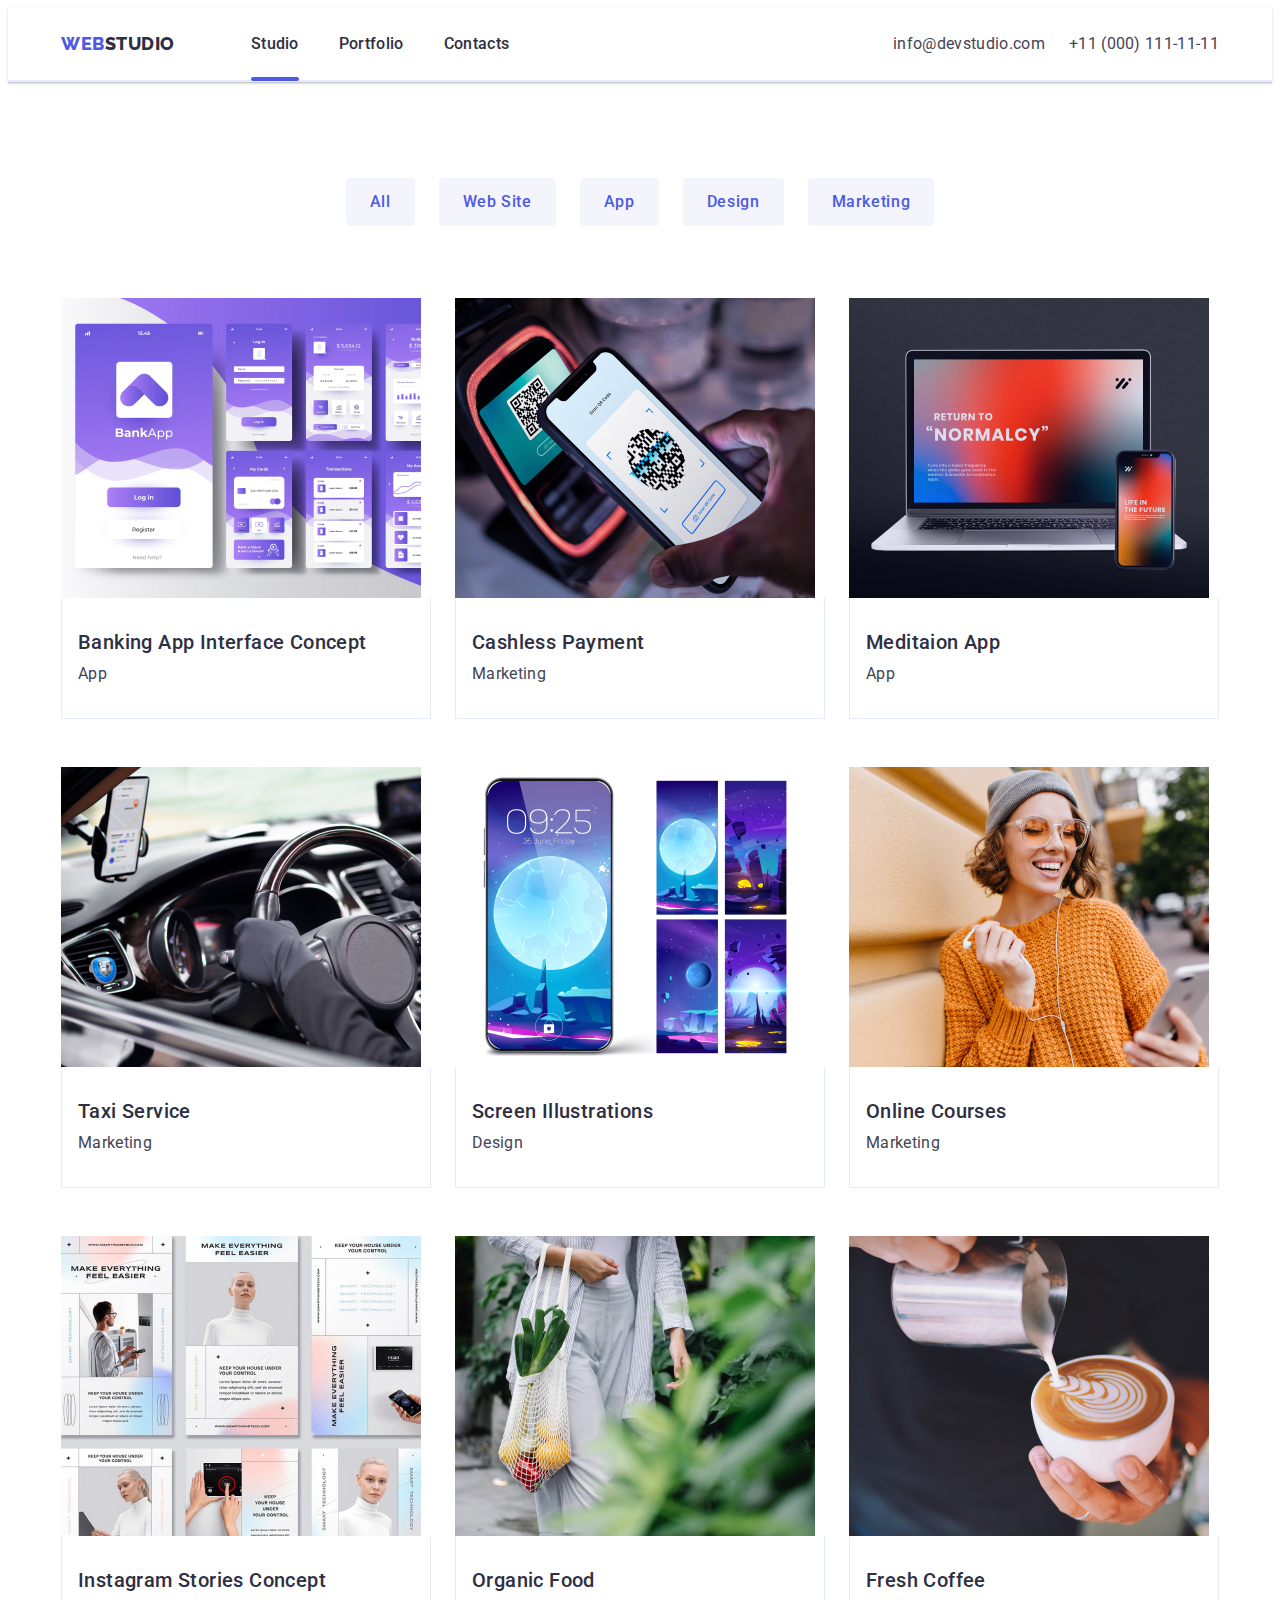
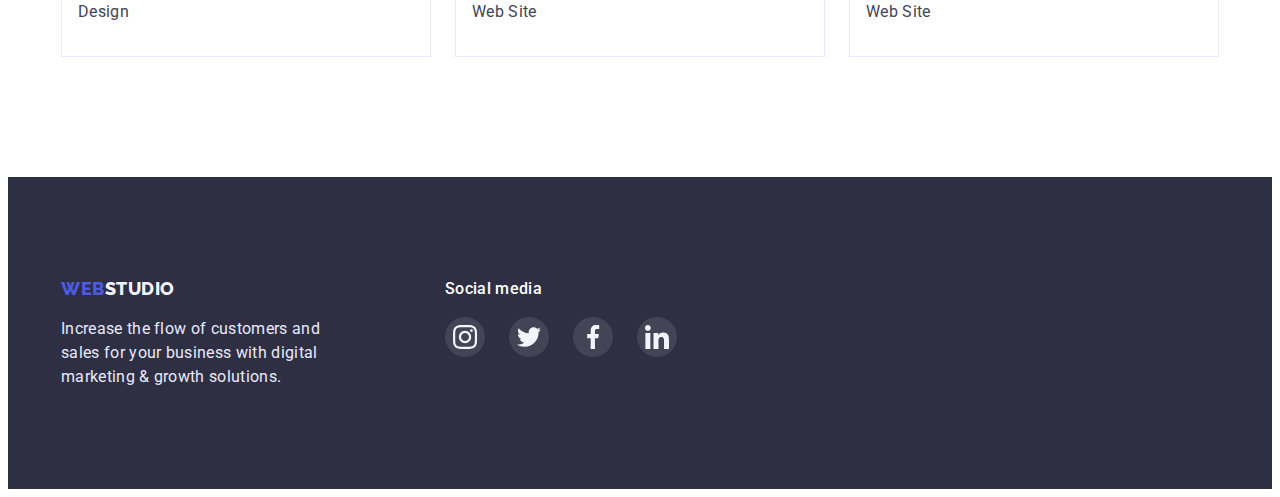
==== portfolio.html @ 7dbf1ef5 "update" ====
<!DOCTYPE html>
<html lang="en">
  <head>
    <meta charset="UTF-8" />
    <meta http-equiv="X-UA-Compatible" content="IE=edge" />
    <meta name="viewport" content="width=device-width, initial-scale=1.0" />
    <title>Document</title>
    <link rel="preconnect" href="https://fonts.googleapis.com" />
    <link rel="preconnect" href="https://fonts.gstatic.com" crossorigin />
    <link
      href="https://fonts.googleapis.com/css2?family=Raleway:wght@800&family=Roboto:wght@400;500;700;900&display=swap"
      rel="stylesheet"
    />
    <link
      rel="stylesheet"
      href="https://cdnjs.cloudflare.com/ajax/libs/modern-normalize/1.1.0/modern-normalize.min.css"
      integrity="sha512-wpPYUAdjBVSE4KJnH1VR1HeZfpl1ub8YT/NKx4PuQ5NmX2tKuGu6U/JRp5y+Y8XG2tV+wKQpNHVUX03MfMFn9Q=="
      crossorigin="anonymous"
      referrerpolicy="no-referrer"
    />
    <link rel="stylesheet" href="./css/styles.css" />
  </head>

  <body>
    <div class="header1">
    <header class="page-header">      
      <div class="container page-header-container">
        <nav class="header-nav">
          <a href="./index.html" class="logo-first"
            >Web<span class="logo-second">Studio</span></a
          >

           <ul class="site-nav">
            <li class="site-nav-item current">
              <a href="./index.html" class="nav-link link current-link"
                >Studio</a
              >
            </li>
            <li class="site-nav-item">
              <a href="./portfolio.html" class="nav-link link">Portfolio</a>
            </li>
            <li class="site-nav-item">
              <a href="" class="nav-link link">Contacts</a>
            </li>
          </ul>
        </nav>

        <address>
          <ul class="adress-list">
            <li>
              <a class="adress-list link" href="mailto:info@devstudio.com"
                >info@devstudio.com
              </a>
            </li>
            <li>
              <a class="adress-list link" href="tel:+110001111111"
                >+11 (000) 111-11-11
              </a>
            </li>
          </ul>
        </address>
      </div>
      
    </header>
</div>
    <main>
      <section class="portfolio">
        <div class="container">
          <h1 hidden>Portfolio</h1>
          <ul class="container-button">
            <li><button type="button" class="button-portfolio">All</button></li>
            <li>
              <button type="button" class="button-portfolio">Web Site</button>
            </li>
            <li><button type="button" class="button-portfolio">App</button></li>
            <li>
              <button type="button" class="button-portfolio">Design</button>
            </li>
            <li>
              <button type="button" class="button-portfolio">Marketing</button>
            </li>
          </ul>

          <ul class="about-container">
            <li class="about-portfolio">
              <a class="portfolio-link"href>
                <div class="portfolio-image">
              <img src="./images/banking.jpg" alt="banking" width="360" />
              <div class ="portfolio-description">
                <p class="portfolio-text">14 Stylish and User-Friendly App Design Concepts · Task Manager App · Calorie Tracker App · Exotic Fruit Ecommerce App · Cloud Storage App
                </p>
              </div>
              </div>
              <div class="portfolio-context">
                <h3 class="about-subtitle">Banking App Interface Concept</h3>
                <p class="about-text">App</p>
              </div>
              </a>
            </li>
            <li class="about-portfolio">
               <a class="portfolio-link"href>
                 <div class="portfolio-image">
              <img
                src="./images/cashlesspayment.jpg"
                alt="cashless"
                width="360"
              />
              <div class ="portfolio-description">
              <p class="portfolio-text">14 Stylish and User-Friendly App Design Concepts · Task Manager App · Calorie Tracker App · Exotic Fruit Ecommerce App · Cloud Storage App
                </p>
              </div>
              </div>

              <div class="portfolio-context">
                <h3 class="about-subtitle">Cashless Payment</h3>
                <p class="about-text">Marketing</p>
              </div>
              </a>

            </li>
            <li class="about-portfolio">
               <a class="portfolio-link"href>
                <div class="portfolio-image">
              <img
                src="./images/meditaionapp.jpg"
                alt="meditaion"
                width="360"
              />
               <div class ="portfolio-description">
              <p class="portfolio-text">14 Stylish and User-Friendly App Design Concepts · Task Manager App · Calorie Tracker App · Exotic Fruit Ecommerce App · Cloud Storage App
                </p>
              </div>
              </div>
              <div class="portfolio-context">
                <h3 class="about-subtitle">Meditaion App</h3>
                <p class="about-text">App</p>
              </div>
              </a>
            </li>
            <li class="about-portfolio">
              <a class="portfolio-link"href>
                <div class="portfolio-image">
              <img src="./images/taxiservice.jpg" alt="taxi" width="360" />
               <div class ="portfolio-description">
              <p class="portfolio-text">14 Stylish and User-Friendly App Design Concepts · Task Manager App · Calorie Tracker App · Exotic Fruit Ecommerce App · Cloud Storage App
                </p>
              </div>
              </div>
              <div class="portfolio-context">
                <h3 class="about-subtitle">Taxi Service</h3>
                <p class="about-text">Marketing</p>
              </div>
              </a>
            </li>
            <li class="about-portfolio">
              <a class="portfolio-link"href>
                 <div class="portfolio-image">
              <img
                src="./images/screenillustrations.jpg"
                alt="screen"
                width="360"
              />
              <div class ="portfolio-description">
              <p class="portfolio-text">14 Stylish and User-Friendly App Design Concepts · Task Manager App · Calorie Tracker App · Exotic Fruit Ecommerce App · Cloud Storage App
                </p>
              </div>
              </div>
              <div class="portfolio-context">
                <h3 class="about-subtitle">Screen Illustrations</h3>
                <p class="about-text">Design</p>
              </div>
              </a>
            </li>
            <li class="about-portfolio">
              <a class="portfolio-link"href>
                <div class="portfolio-image">
              <img src="./images/onlinecourses.jpg" alt="online" width="360" />

              <div class ="portfolio-description">
              <p class="portfolio-text">14 Stylish and User-Friendly App Design Concepts · Task Manager App · Calorie Tracker App · Exotic Fruit Ecommerce App · Cloud Storage App
                </p>
              </div>
              </div>
              <div class="portfolio-context">
                <h3 class="about-subtitle">Online Courses</h3>
                <p class="about-text">Marketing</p>
              </div>
              </a>
            </li>
            <li class="about-portfolio">
              <a class="portfolio-link"href>
                <div class="portfolio-image">
              <img
                src="./images/instagramstoriesconcept.jpg"
                alt="instagram"
                width="360"
              />
              <div class ="portfolio-description">
              <p class="portfolio-text">14 Stylish and User-Friendly App Design Concepts · Task Manager App · Calorie Tracker App · Exotic Fruit Ecommerce App · Cloud Storage App
                </p>
              </div>
              </div>
              <div class="portfolio-context">
                <h3 class="about-subtitle">Instagram Stories Concept</h3>
                <p class="about-text">Design</p>
              </div>
              </a>
            </li>
            <li class="about-portfolio">
              <a class="portfolio-link"href>
                <div class="portfolio-image">
              <img src="./images/organicfood.jpg" alt="food" width="360" />
              <div class ="portfolio-description">
              <p class="portfolio-text">14 Stylish and User-Friendly App Design Concepts · Task Manager App · Calorie Tracker App · Exotic Fruit Ecommerce App · Cloud Storage App
                </p>
              </div>
              </div>
              <div class="portfolio-context">
                <h3 class="about-subtitle">Organic Food</h3>
                <p class="about-text">Web Site</p>
              </div>
              </a>
            </li>
            <li class="about-portfolio">
                <a class="portfolio-link"href>
                  <div class="portfolio-image">
              <img src="./images/freshcoffee.jpg" alt="coffee" width="360" />
              <div class ="portfolio-description">
              <p class="portfolio-text">14 Stylish and User-Friendly App Design Concepts · Task Manager App · Calorie Tracker App · Exotic Fruit Ecommerce App · Cloud Storage App
                </p>
              </div>
              </div>
              <div class="portfolio-context">
                <h3 class="about-subtitle">Fresh Coffee</h3>
                <p class="about-text">Web Site</p>
              </div>
              </a>
            </li>
          </ul>
        </div>
      </section>
    </main>
     <footer class="footer-section">
        <div class="container">
      <div class="container-footer">
        <div class="footer-title">
          <a href="./index.html" class="logo-footer"
            >Web<span class="logo-secfooter">Studio</span></a
          >

          <p class="description-footer">
            Increase the flow of customers and sales for your business with
            digital marketing & growth solutions.
          </p>
        </div>
        <div class="footer-container">
          <h2 class="socials-tittle">Social media</h2>
          <ul class="socials-list1">
            <li class="socials-item1">
              <a class="socials-link1" href>
                <svg class="socials-icon1">
                  <use href="./images/icons.svg#icon-instagram-2"></use>
                </svg>
              </a>
            </li>
            <li class="socials-item1">
              <a class="socials-link1" href>
                <svg class="socials-icon1">
                  <use href="./images/icons.svg#icon-twitter-1"></use>
                </svg>
              </a>
            </li>
            <li class="socials-item1">
              <a class="socials-link1" href>
                <svg class="socials-icon1">
                  <use href="./images/icons.svg#icon-facebook-1"></use>
                </svg>
              </a>
            </li>
            <li class="socials-item1">
              <a class="socials-link1" href>
                <svg class="socials-icon1">
                  <use href="./images/icons.svg#icon-linkedin-1"></use>
                </svg>
              </a>
            </li>
          </ul>
        </div>
      </div>
    </footer>
  </body>
</html>
---- css/styles.css ----
:root {
  --accent-color: #4d5ae5;
  --primary-color: #434455;
  --main-color: #ffffff;
  --main-bg-color: #ffffff;
  --grey-color: #2e2f42;
  --grey-bg-color: #2e2f42;
  --accent-bg-color: #4d5ae5;
  --mains-color: #e7e9fc;
  --mains-bg-color: #e7e9fc;
  --main-font: 'Raleway', sans-serif;
  --customers-color: #8e8f99;
}
body {
  font-family: 'Roboto', sans-serif;
  font-size: 16px;
  color: var(--primary-color);
  background-color: var(--main-bg-color);
}
ul {
  list-style: none;
}
h1,
h2,
h3,
h4,
p {
  margin-top: 0;
  margin-bottom: 0;
}
ul,
ol {
  margin-top: 0;
  margin-bottom: 0;
  padding-left: 0;
}
img {
  display: block;
  max-width: 100%;
  height: auto;
}

.container {
  width: 1158px;
  margin-left: auto;
  margin-right: auto;
  padding-left: 15px;
  padding-right: 15px;
}

.page-header {
  border-bottom: 1px solid #e7e9fc;
}
.header1 {
  border-bottom: 1px solid #e7e9fc;
  box-shadow: 0px 2px 1px rgba(46, 47, 66, 0.08),
    0px 1px 1px rgba(46, 47, 66, 0.16), 0px 1px 6px rgba(46, 47, 66, 0.08);
}
.page-header-container {
  display: flex;
  align-items: center;
  justify-content: space-between;
}
.header-nav {
  display: flex;
  align-items: center;
}
.site-nav {
  display: flex;
  align-items: center;
  gap: 40px;
}

.adress-list {
  font-style: normal;
  color: var(--primary-color);
  line-height: 1.5;
  letter-spacing: 0.02em;
  display: flex;
  align-items: center;
  gap: 24px;
}
.adress-list:hover,
.adress-list:focus {
  color: var(--accent-color);
}

.logo-first {
  font-family: 'Raleway';
  font-weight: 800;
  font-size: 18px;
  line-height: 1.33;
  letter-spacing: 0.03em;
  color: var(--accent-color);
  text-transform: uppercase;
  text-decoration: none;
  margin-right: 76px;
}
.logo-second {
  color: var(--grey-color);
}

.site-nav .link:hover,
.site-nav .link:focus {
  color: var(--accent-color);
}
.adress-list {
  font-style: normal;
  color: var(--primary-color);
  line-height: 1.5;
  letter-spacing: 0.02em;
  display: flex;
  align-items: center;
  margin-left: auto;
  transition: color 250ms cubic-bezier(0.4, 0, 0.2, 1);
}

.link {
  text-decoration: none;
}
.adress-list link {
  padding-top: 24px;
  padding-bottom: 24px;
  transition: color 250ms cubic-bezier(0.4, 0, 0.2, 1);
}

.current {
  position: relative;
}
.current::after {
  position: absolute;
  content: '';
  bottom: -1px;
  display: block;
  width: 100%;
  height: 4px;
  border-radius: 2px;
  background-color: var(--accent-color);
}

.nav-link .link:hover,
.nav-link .link:focus {
  color: var(--accent-color);
}
.nav-link {
  color: var(--grey-color);
  font-weight: 500;
  line-height: 1.5;
  letter-spacing: 0.02em;
  display: block;
  padding-top: 24px;
  padding-bottom: 24px;
  transition: color 250ms cubic-bezier(0.4, 0, 0.2, 1);
}
.nav-link.current {
  color: #404bbf;
}
.hero {
  margin: 0 auto;
  text-align: center;
  padding: 188px 0;
  background-image: linear-gradient(
      rgba(46, 47, 66, 0.7),
      rgba(46, 47, 66, 0.7)
    ),
    url('../images/peopleoffice\ 1.jpg');
  background-repeat: no-repeat;
  background-position: center;
  background-size: cover;
  background-color: var(--mains-bg-color);
  max-width: 1440px;
}

.hero-title {
  font-size: 56px;
  line-height: 1.07;
  text-align: center;
  letter-spacing: 0.02em;
  color: var(--main-color);
  width: 496px;
  margin-left: auto;
  margin-right: auto;
  margin-bottom: 48px;
}
.hero-button {
  font-family: 'Roboto', sans-serif;
  font-weight: 500;
  font-size: 16px;
  line-height: 1.5;
  background: var(--accent-bg-color);
  letter-spacing: 0.04em;
  color: var(--main-color);
  border-radius: 4px;
  cursor: pointer;
  border: 0px;
  min-width: 163px;
  padding-top: 16px;
  padding-bottom: 16px;
  padding-left: 32px;
  padding-right: 32px;
  transition: background-color 250ms cubic-bezier(0.4, 0, 0.2, 1);
}
.hero-button:hover,
.hero-button.link:focus {
  background-color: #404bbf;
}
.icon-list {
  height: 64px;
  width: 59px;
}

.icon {
  background: #f4f4fd;
  border-radius: 4px;
  display: flex;
  justify-content: center;
  width: 264px;
  height: 112px;
  align-items: center;
  margin-bottom: 8px;
}

.description {
  padding-top: 120px;
}

.description-list {
  display: flex;
  justify-content: space-between;
}

.description-item {
  width: 264px;
}
.description-subtitle {
  font-weight: 500;
  font-size: 20px;
  line-height: 1.2;
  letter-spacing: 0.02em;
  color: var(--grey-color);
  margin-bottom: 8px;
}

.description-text {
  line-height: 1.5;
  letter-spacing: 0.02em;
  color: var(--primary-color);
}

.job {
  padding: 120px 0;
}
.job-list {
  display: flex;
  justify-content: space-between;
}

.secjob {
  background: #f4f4fd;
  padding: 120px 0;
}
.job-seclist {
  display: flex;
  justify-content: space-between;
}

.team-tittle {
  font-size: 36px;
  line-height: 1.11;
  letter-spacing: 0.02em;
  text-transform: capitalize;
  color: var(--grey-color);
  text-align: center;
  margin-bottom: 72px;
}
.job-tittle {
  font-size: 36px;
  line-height: 1.11;
  letter-spacing: 0.02em;
  text-transform: capitalize;
  color: var(--grey-color);
  text-align: center;
  margin-bottom: 72px;
}
.about-subtitle {
  font-weight: 500;
  font-size: 20px;
  line-height: 1.2;
  letter-spacing: 0.02em;
  color: var(--grey-color);
  margin-bottom: 8px;
}

.about-text {
  line-height: 1.5;
  letter-spacing: 0.02em;
  color: var(--primary-color);
}
.secjob-img {
  margin-bottom: 32px;
}
.secjob-item {
  padding-bottom: 32px;
  background: #ffffff;
  box-shadow: 0px 1px 6px rgba(46, 47, 66, 0.08),
    0px 1px 1px rgba(46, 47, 66, 0.16), 0px 2px 1px rgba(46, 47, 66, 0.08);
  border-radius: 0px 0px 4px 4px;
  text-align: center;
}
.socials-list {
  display: flex;
  gap: 24px;
  justify-content: center;
  align-items: center;
}
.socials-icon {
  width: 16px;
  height: 16px;
}

.socials-item {
  width: 40px;
  height: 40px;
}

.socials-link {
  display: flex;
  align-items: center;
  justify-content: center;
  width: 100%;
  height: 100%;
  border-radius: 50%;
  background: #4d5ae5;
  transition: background-color 250ms cubic-bezier(0.4, 0, 0.2, 1);
}

.socials-link:hover,
.socials-link:focus {
  background-color: #404bbf;
}

.footer-section {
  background: var(--grey-bg-color);
  padding-top: 100px;
  padding-bottom: 100px;
}
.footer-title {
  max-width: 264px;
  margin-right: 120px;
}

.description-footer {
  margin-top: 16px;
  margin-bottom: 0px;
  line-height: 1.5;
  letter-spacing: 0.02em;
  color: var(--mains-color);
}
.socials-tittle {
  font-family: 'Roboto';
  font-style: normal;
  font-weight: 500;
  font-size: 16px;
  line-height: 1.5;
  letter-spacing: 0.02em;
  color: #ffffff;
}
.logo-footer {
  font-family: 'Raleway';
  font-weight: 800;
  font-size: 18px;
  line-height: 1.33;
  letter-spacing: 0.03em;
  color: var(--accent-color);
  text-transform: uppercase;
  text-decoration: none;
}

.logo-secfooter {
  color: #f4f4fd;
}

ul {
  list-style: none;
}
.portfolio {
  padding-top: 96px;
  padding-bottom: 120px;
}
.container-button {
  display: flex;
  justify-content: center;
  gap: 24px;
  margin-bottom: 72px;
}
.button-portfolio {
  font-weight: 500;
  font-family: 'Roboto', sans-serif;
  letter-spacing: 0.04em;
  font-size: 16px;
  line-height: 1.5;
  border-radius: 4px;
  cursor: pointer;
  color: var(--accent-color);
  background-color: #f4f4fd;
  padding-top: 12px;
  padding-bottom: 12px;
  padding-left: 24px;
  padding-right: 24px;
  border: none;
  transition: color 250ms cubic-bezier(0.4, 0, 0.2, 1),
    background-color 250ms cubic-bezier(0.4, 0, 0.2, 1),
    box-shadow 250ms cubic-bezier(0.4, 0, 0.2, 1);
}
.portfolio-context {
  padding-top: 32px;
  padding-bottom: 32px;
  padding-left: 16px;
  border: 1px solid #e7e9fc;
  border-top: 0;
}
.about-container {
  display: flex;
  flex-wrap: wrap;
  gap: 48px 24px;
}
.button-portfolio:hover,
.button-portfolio:focus {
  background-color: #404bbf;
  color: var(--main-color);
  box-shadow: 0px 3px 1px rgba(0, 0, 0, 0.1), 0px 2px 1px rgba(0, 0, 0, 0.08),
    0px 2px 2px rgba(0, 0, 0, 0.12);
}

.about-portfolio {
  flex-basis: calc((100% - 2 * 24px) / 3);
}
.portfolio-link:hover .portfolio-context,
.portfolio-link:focus .portfolio-context {
  box-shadow: 0px 1px 6px rgba(46, 47, 66, 0.08),
    0px 1px 1px rgba(46, 47, 66, 0.16), 0px 2px 1px rgba(46, 47, 66, 0.08);
}
.portfolio-link {
  text-decoration: none;
  transition: box-shadow 250ms cubic-bezier(0.4, 0, 0.2, 1);
}
.customers-title {
  font-size: 36px;
  line-height: 1.11;
  letter-spacing: 0.02em;
  text-transform: capitalize;
  color: var(--grey-color);
  text-align: center;
  padding-bottom: 72px;
}
.sections-customers {
  margin-bottom: 120px;
  margin-top: 130px;
}

.customer {
  height: 88px;
  width: 168px;
}
.adress-customers {
  display: flex;
  align-items: center;
  justify-content: center;
  width: 100%;
  height: 100%;
  border: 1px solid var(--customers-color);
  border-radius: 4px;
  color: var(--customers-color);
  transition: border-color 250ms cubic-bezier(0.4, 0, 0.2, 1);
}

.adress-customers:hover,
.adress-customers:focus {
  color: #404bbf;
  border-color: #404bbf;
}

.icons-customers {
  height: 56px;
  width: 104px;
  fill: currentColor;
  transition: fill 250ms cubic-bezier(0.4, 0, 0.2, 1);
}
.customers-list {
  font-style: normal;
  color: var(--customers-color);
  line-height: 1.5;
  letter-spacing: 0.02em;
  display: flex;
  align-items: center;
  gap: 24px;
}
.socials-item1 {
  width: 40px;
  height: 40px;
  display: flex;
  text-align: center;
  justify-content: center;
  background: #2e2f42;
  border-radius: 50%;
}
.socials-icon1 {
  width: 24px;
  height: 24px;
  fill: #f4f4fd;
}
.socials-tittle {
  font-weight: 500;
  line-height: 1.5;
  letter-spacing: 0.02em;
  color: var(--main-bg-color);
  margin-bottom: 16px;
  display: block;
}
.socials-list1 {
  display: flex;
  gap: 24px;
}
.socials-link1 {
  display: flex;
  width: 100%;
  height: 100%;
  background-color: rgba(255, 255, 255, 0.1);
  border-radius: 50%;
  align-items: center;
  justify-content: center;
  text-decoration: underline;
  transition: background-color 250ms cubic-bezier(0.4, 0, 0.2, 1);
}

.socials-link1:hover,
.socials-link1:focus {
  background-color: #31d0aa;
}

.container-footer {
  display: flex;
}
.portfolio-description {
  background-color: var(--accent-bg-color);
  color: #f4f4fd;
  position: absolute;
  top: 0;
  left: 0;
  width: 100%;
  height: 100%;
  transform: translateY(100%);
  transition: transform 250ms cubic-bezier(0.4, 0, 0.2, 1);
}
.portfolio-image {
  position: relative;
  overflow: hidden;
}
.portfolio-text {
  color: var(--mains-color);
  line-height: 1.5;
  letter-spacing: 0.02em;
  margin-top: 40px;
  margin-left: 32px;
  margin-right: 32px;
}
.portfolio-link:hover .portfolio-description {
  transform: translateY(0);
}
.backdrop.is-hidden {
  opacity: 0;
  visibility: hidden;
  pointer-events: none;
}

.backdrop {
  position: fixed;
  top: 0;
  left: 0;
  width: 100%;
  height: 100%;
  background-color: rgba(46, 47, 66, 0.4);
  transition: opacity 250ms cubic-bezier(0.4, 0, 0.2, 1),
    visibility 250ms cubic-bezier(0.4, 0, 0.2, 1);
}
.modal {
  position: absolute;
  width: 408px;
  height: 576px;
  background-color: #fcfcfc;
  box-shadow: 0px 1px 1px rgb(0 0 0 / 14%), 0px 1px 3px rgb(0 0 0 / 12%),
    0px 2px 1px rgb(0 0 0 / 20%);
  border-radius: 4px;
  top: 50%;
  left: 50%;
  transform: translate(-50%, -50%);
}
.modal-close {
  display: flex;
  align-items: center;
  justify-content: center;
  width: 24px;
  height: 24px;
  border-radius: 50%;
  background-color: var(--mains-bg-color);
  border: 1px solid rgba(0, 0, 0, 0.1);
  position: absolute;
  top: 24px;
  right: 24px;
  transition: fill 250ms cubic-bezier(0.4, 0, 0.2, 1),
    background-color 250ms cubic-bezier(0.4, 0, 0.2, 1);
}
.modal-close:hover,
.modal-close:focus {
  fill: var(--mains-color);
  background-color: var(--accent-bg-color);
}
.close-icon {
  height: 8px;
  width: 8px;
}

.footer-form {
  margin-left: auto;
}
.sub-text-footer {
  font-weight: 500;
  line-height: 1.5;
  letter-spacing: 0.02em;
  color: var(--mains-color);
  margin-bottom: 16px;
}
.subscribe {
  display: flex;
  gap: 24px;
}
.email {
  color: rgba(255, 255, 255, 0.6);
  background-color: #2e2f42;
  border: 1px solid rgba(255, 255, 255, 0.3);
  filter: drop-shadow(0px 4px 4px rgba(0, 0, 0, 0.15));
  border-radius: 4px;
  padding: 8px 16px;
  height: 40px;
  transition: border-color 250ms cubic-bezier(0.4, 0, 0.2, 1);
}
.footer-button {
  display: flex;
  gap: 16px;
  border-radius: 4px;
  padding: 8px 24px;
  border: 0;
  color: var(--main-color);
  background-color: #4d5ae5;
  text-align: center;
  cursor: pointer;
  border-color: transparent;
  letter-spacing: 0.04em;
  font-family: inherit;
  font-weight: 500;
  font-size: 16px;
  line-height: 1.5;
  transition: background-color 250ms cubic-bezier(0.4, 0, 0.2, 1);
}
.footer-social-icon {
  height: 24px;
  width: 24px;
}
form {
  display: block;
  margin-top: 0em;
}
label {
  cursor: default;
}
.modal-title {
  text-align: center;
  font-weight: 500;
  font-size: 16px;
  line-height: 1.5;
  text-align: center;
  letter-spacing: 0.02em;
  color: var(--primary-color);
  margin-bottom: 16px;
}
.modal-form {
  position: relative;
  font-size: 12px;
  line-height: 1.33;
  letter-spacing: 0.04em;
  color: var(--primary-color);
  margin-left: 24px;
  margin-right: 24px;
}
.name-form {
  margin-bottom: 8px;
  
}
.name-label {
  position: relative;
}
.name-input {
  display: block;
  margin-top: 4px;
  width: 100%;
  height: 40px;
  padding-left: 38px;
  border: 1px solid #4d5ae5;  rgba(33, 33, 33, 0.2);
  border-radius: 4px;
  transition: border-color 250ms cubic-bezier(0.4, 0, 0.2, 1);
}
.icon-person {
  position: absolute;
  bottom: 11px;
  left: 16px;
  height: 18px;
  width: 18px;
  transition: fill 250ms cubic-bezier(0.4, 0, 0.2, 1);
}
.phone-input {
  margin-bottom: 8px;
  height: 58px;
}
.phone-lable {
  position: relative;
}
.modal-phone {
  display: block;
  margin-top: 4px;
  width: 100%;
  height: 40px;
  padding-left: 38px;
  border: 1px solid #4d5ae5;
  border-radius: 4px;
  transition: border-color 250ms cubic-bezier(0.4, 0, 0.2, 1);
}
.icon-phone {
  position: absolute;
  bottom: 8px;
  left: 16px;
  height: 24px;
  width: 18px;
  transition: fill 250ms cubic-bezier(0.4, 0, 0.2, 1);
}
.email-input {
  margin-bottom: 8px;
  height: 58px;
}
.email-lable {
  position: relative;
}
.modal-email {
  display: block;
  margin-top: 4px;
  width: 100%;
  height: 40px;
  padding-left: 38px;
  border: 1px solid #4d5ae5;
  border-radius: 4px;
  transition: border-color 250ms cubic-bezier(0.4, 0, 0.2, 1);
}
.icon-email {
  position: absolute;
  bottom: 8px;
  left: 16px;
  height: 24px;
  width: 18px;
  transition: fill 250ms cubic-bezier(0.4, 0, 0.2, 1);
}
.comment-input {
  margin-bottom: 16px;
}
.comment-label {
  display: block;
}
.comment-text {
  display: block;
  width: 100%;
  height: 120px;
  resize: none;
  margin-top: 4px;
  padding: 8px 16px;
  border: 1px solid #4d5ae5;
  border-radius: 4px;
  transition: border-color 250ms cubic-bezier(0.4, 0, 0.2, 1);
}

.accept {
  font-size: 12px;
  line-height: 1.33;
  letter-spacing: 0.04em;
  color: #757575;
  margin-bottom: 24px;
}
.checkbox-accept-label {
  position: relative;
  display: flex;
  align-items: center;
}
.checkbox-accept {
  appearance: none;
}
.custom-checkbox {
  margin-right: 8px;
  width: 16px;
  height: 16px;
  border: 1.25px solid #2e2f42;
  border-radius: 2px;
}
.checkbox-icon {
  width: 100%;
  height: 100%;
  opacity: 0;
  transition: opacity 250ms cubic-bezier(0.4, 0, 0.2, 1);
}

.send-button {
  display: block;
  padding: 16px 64px;
  margin: 0 auto;
  border: 0;
  color: var(--main-color);
  background-color: var(--accent-bg-color);
  cursor: pointer;
  border-color: transparent;
  font-weight: 500;
  font-size: 16px;
  line-height: 1.5;
  letter-spacing: 0.04em;
  border-radius: 4px;
  box-shadow: 0px 4px 4px rgb(0 0 0 / 15%);
  transition: background-color 250ms cubic-bezier(0.4, 0, 0.2, 1);
}
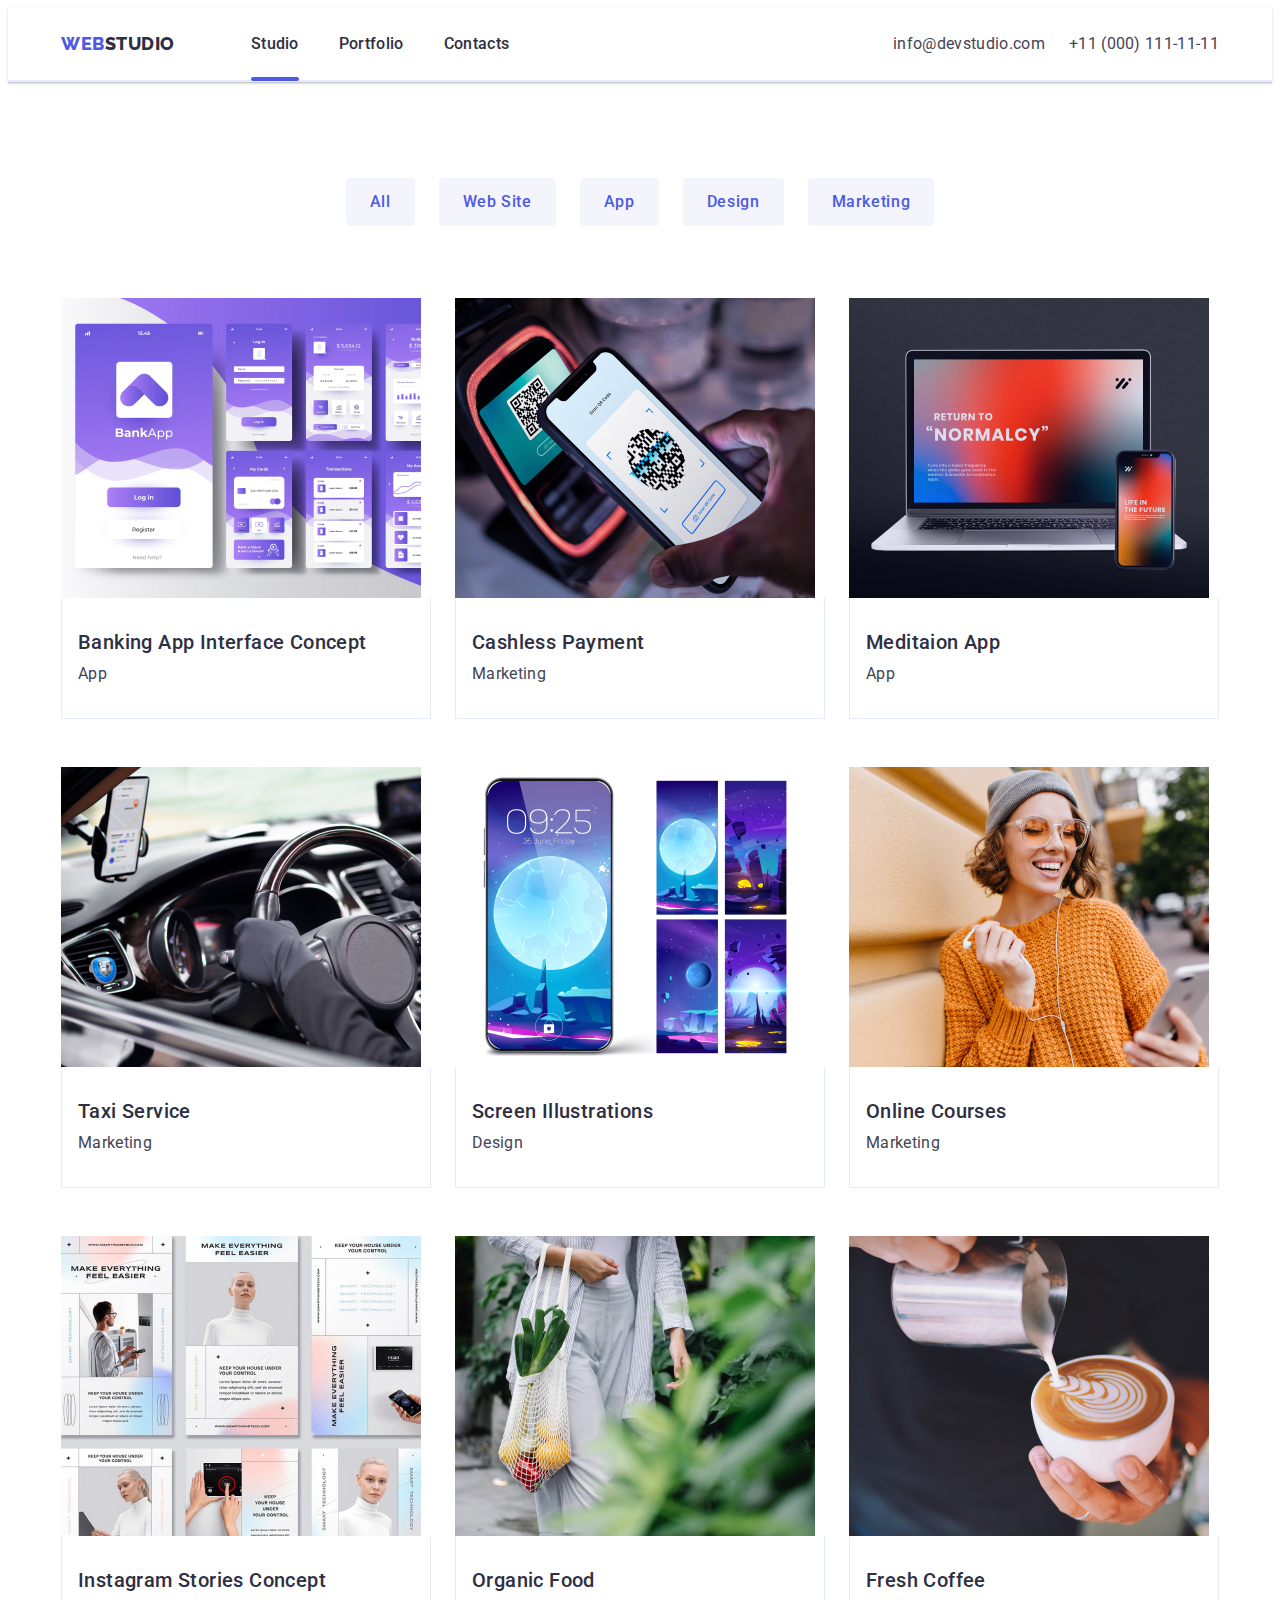
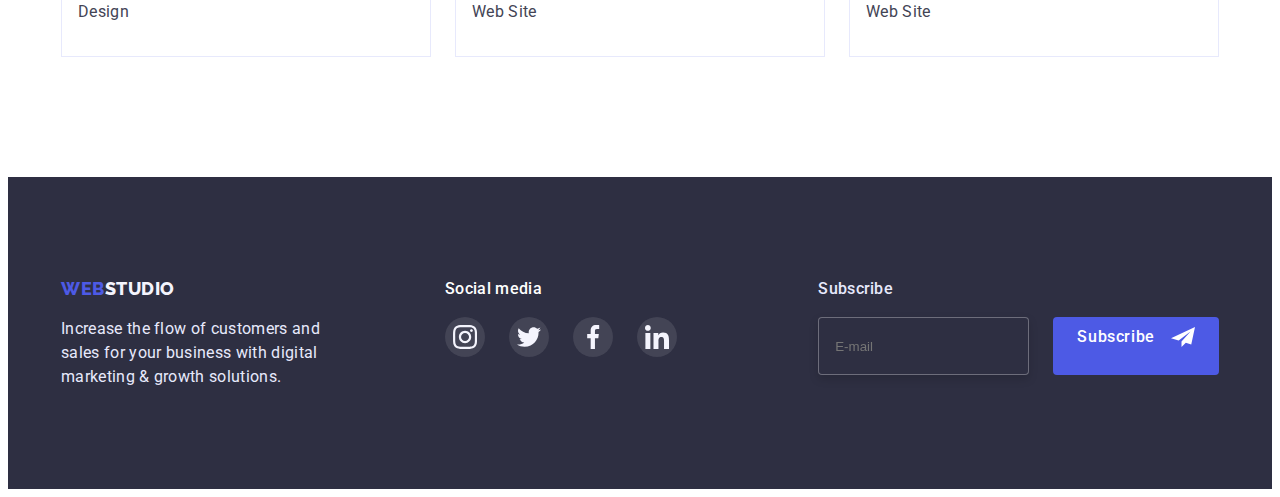
==== commit 0ae56ef9: "update" ====
--- a/portfolio.html
+++ b/portfolio.html
@@ -286,6 +286,27 @@
             </li>
           </ul>
         </div>
+        
+     <div class="footer-form">
+          <p class="sub-text-footer">Subscribe</p>
+          <form class="subscribe">
+            <label class="footer-email-lable">
+              <input
+                class="email"
+                type="email"
+                name="email"
+                placeholder="E-mail"
+                required
+              />
+            </label>
+            <button class="footer-button" type="footer">
+              Subscribe
+              <svg class="footer-social-icon">
+                <use href="./images/icons3.svg#icon-Frame-3"></use>
+              </svg>
+            </button>
+          </form>
+        </div>
       </div>
     </footer>
   </body>
--- a/css/styles.css
+++ b/css/styles.css
@@ -673,16 +673,7 @@
 label {
   cursor: default;
 }
-.modal-title {
-  text-align: center;
-  font-weight: 500;
-  font-size: 16px;
-  line-height: 1.5;
-  text-align: center;
-  letter-spacing: 0.02em;
-  color: var(--primary-color);
-  margin-bottom: 16px;
-}
+
 .modal-form {
   position: relative;
   font-size: 12px;
@@ -692,9 +683,19 @@
   margin-left: 24px;
   margin-right: 24px;
 }
+.modal-title {
+  text-align: center;
+  font-weight: 500;
+  font-size: 16px;
+  line-height: 1.5;
+  text-align: center;
+  letter-spacing: 0.02em;
+  color: var(--primary-color);
+  margin-bottom: 16px;
+  padding-top: 72px;
+}
 .name-form {
   margin-bottom: 8px;
-  
 }
 .name-label {
   position: relative;
@@ -705,7 +706,7 @@
   width: 100%;
   height: 40px;
   padding-left: 38px;
-  border: 1px solid #4d5ae5;  rgba(33, 33, 33, 0.2);
+  border: 1px solid #4d5ae5;
   border-radius: 4px;
   transition: border-color 250ms cubic-bezier(0.4, 0, 0.2, 1);
 }
@@ -800,18 +801,19 @@
 .checkbox-accept {
   appearance: none;
 }
+.checkbox-accept:checked + .custom-checkbox {
+  opacity: 1;
+}
+
 .custom-checkbox {
+  display: inline-block;
   margin-right: 8px;
+  opacity: 0;
   width: 16px;
   height: 16px;
   border: 1.25px solid #2e2f42;
   border-radius: 2px;
-}
-.checkbox-icon {
-  width: 100%;
-  height: 100%;
-  opacity: 0;
-  transition: opacity 250ms cubic-bezier(0.4, 0, 0.2, 1);
+  background-image: url('../images/click.jpg');
 }
 
 .send-button {
